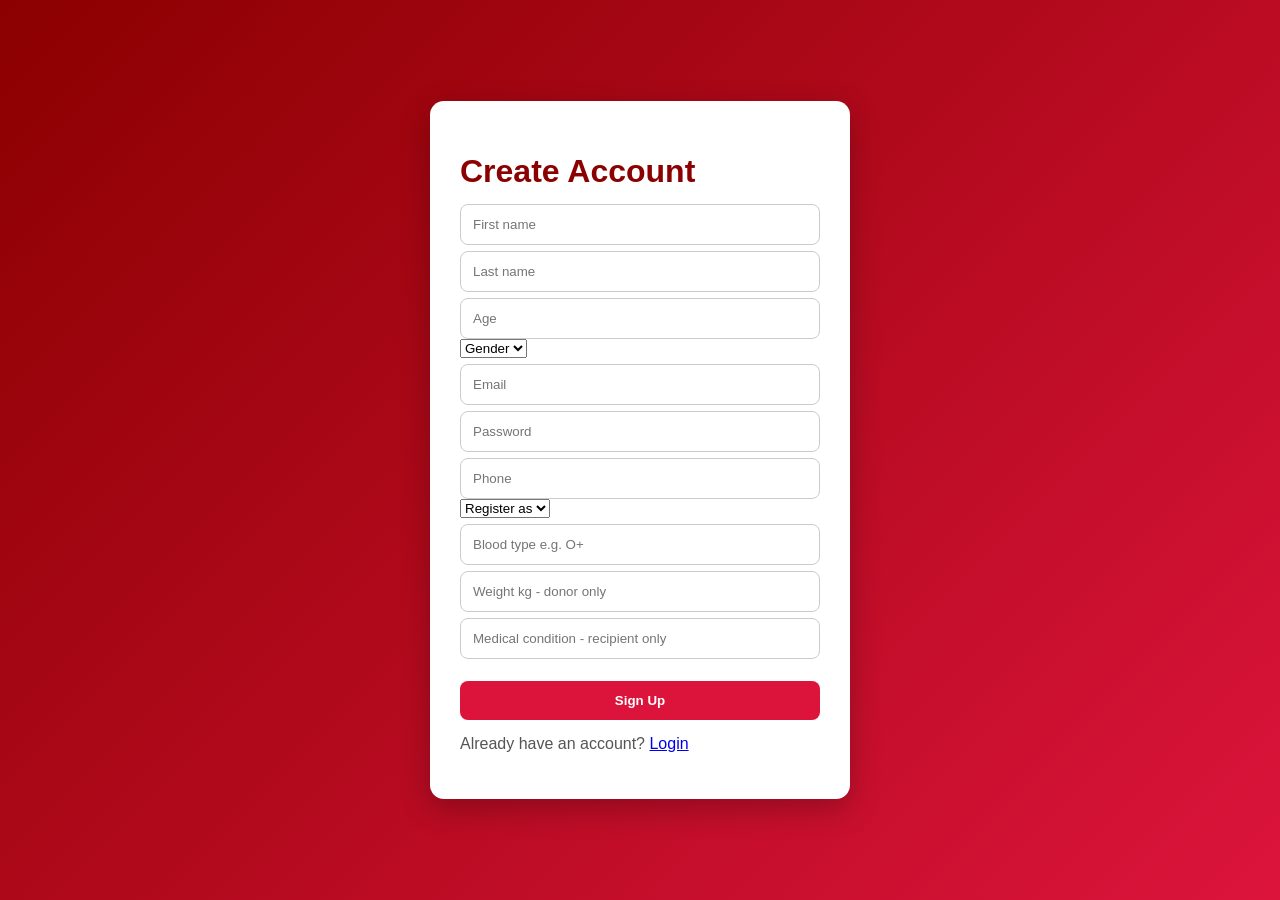
==== frontend/signup.html @ 948c458d "BBMS complete system (Admin, Staff, Donor, Recipient + Signup)" ====
<!DOCTYPE html>
<html lang="en">
<head>
    <meta charset="UTF-8">
    <title>BBMS Sign Up</title>
    <link rel="stylesheet" href="styles.css">
</head>
<body>

<div class="login-container">
    <div class="login-card">

        <h1>Create Account</h1>

        <form id="signupForm">
            <input type="text" id="signupFirstName" placeholder="First name" required>
            <input type="text" id="signupLastName" placeholder="Last name" required>
            <input type="number" id="signupAge" placeholder="Age" required>

            <select id="signupGender" required>
                <option value="">Gender</option>
                <option>Male</option>
                <option>Female</option>
                <option>Other</option>
            </select>

            <input type="email" id="signupEmail" placeholder="Email" required>
            <input type="password" id="signupPassword" placeholder="Password" required>
            <input type="text" id="signupPhone" placeholder="Phone" required>

            <select id="signupRole" required>
                <option value="">Register as</option>
                <option value="Donor">Donor</option>
                <option value="Recipient">Recipient</option>
            </select>

            <input type="text" id="signupBloodType" placeholder="Blood type e.g. O+" required>
            <input type="number" id="signupWeight" placeholder="Weight kg - donor only">
            <input type="text" id="signupCondition" placeholder="Medical condition - recipient only">

            <button type="submit">Sign Up</button>
        </form>

        <p style="margin-top:15px;">
            Already have an account?
            <a href="index.html">Login</a>
        </p>

    </div>
</div>

<script src="app.js"></script>
</body>
</html>
---- frontend/styles.css ----
* {
    box-sizing: border-box;
    font-family: Arial, sans-serif;
}

body {
    margin: 0;
    background: linear-gradient(135deg, #8b0000, #dc143c);
    min-height: 100vh;
}

.login-container {
    min-height: 100vh;
    display: flex;
    justify-content: center;
    align-items: center;
}

.login-card {
    width: 420px;
    background: white;
    padding: 30px;
    border-radius: 14px;
    box-shadow: 0 10px 30px rgba(0,0,0,0.25);
}

h1 {
    color: #8b0000;
    margin-bottom: 8px;
}

p {
    color: #555;
}

label {
    display: block;
    margin-top: 15px;
    font-weight: bold;
}

input {
    width: 100%;
    padding: 12px;
    margin-top: 6px;
    border: 1px solid #ccc;
    border-radius: 8px;
}

button {
    width: 100%;
    margin-top: 22px;
    padding: 12px;
    background: #dc143c;
    color: white;
    border: none;
    border-radius: 8px;
    cursor: pointer;
    font-weight: bold;
}

button:hover {
    background: #8b0000;
}

#message {
    margin-top: 15px;
    font-weight: bold;
}

.success {
    color: green;
}

.error {
    color: red;
}

.test-users {
    margin-top: 25px;
    padding: 15px;
    background: #fff5f5;
    border-radius: 8px;
    font-size: 14px;
}
.topbar {
    background: white;
    padding: 18px 30px;
    display: flex;
    justify-content: space-between;
    align-items: center;
}

.topbar h1 {
    margin: 0;
    color: #8b0000;
}

.topbar button {
    width: auto;
    padding: 10px 20px;
}

.dashboard {
    padding: 30px;
}

.card {
    background: white;
    padding: 22px;
    border-radius: 12px;
    margin-bottom: 25px;
    box-shadow: 0 5px 16px rgba(0,0,0,0.15);
}

.card h2 {
    color: #8b0000;
}

table {
    width: 100%;
    border-collapse: collapse;
    margin-top: 15px;
}

th {
    background: #8b0000;
    color: white;
}

th, td {
    padding: 10px;
    border-bottom: 1px solid #ddd;
    text-align: left;
}

.form-row {
    display: grid;
    grid-template-columns: 1fr 1fr 1fr auto;
    gap: 10px;
    margin-bottom: 20px;
}

.form-row button {
    margin-top: 6px;
}
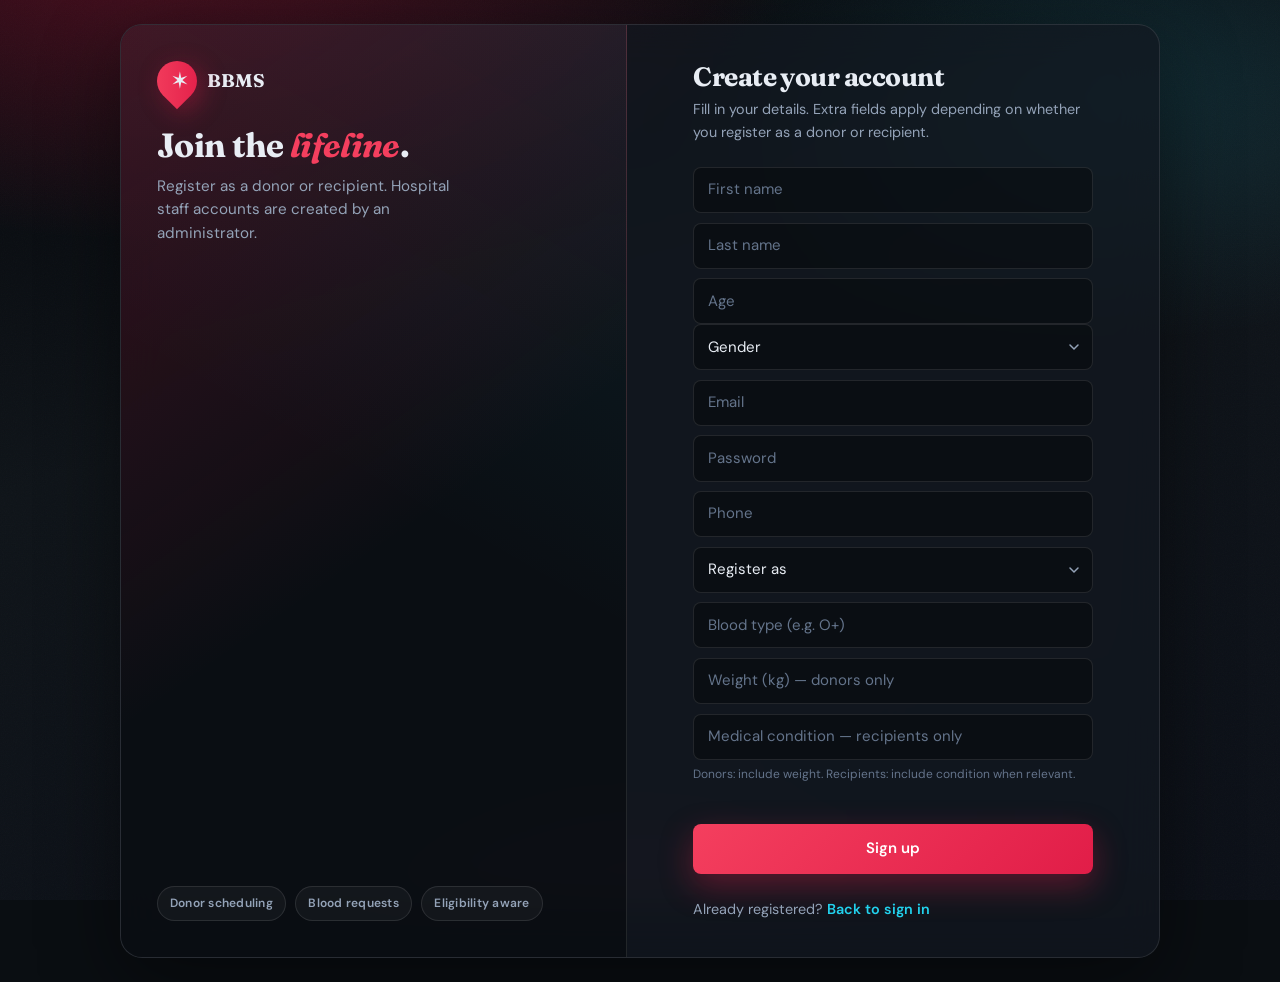
==== commit 94b960b4: "frontend" ====
--- a/frontend/signup.html
+++ b/frontend/signup.html
@@ -2,53 +2,73 @@
 <html lang="en">
 <head>
     <meta charset="UTF-8">
-    <title>BBMS Sign Up</title>
+    <meta name="viewport" content="width=device-width, initial-scale=1">
+    <meta name="theme-color" content="#0a0e12">
+    <title>Register — BBMS</title>
     <link rel="stylesheet" href="styles.css">
 </head>
-<body>
+<body class="page-auth">
 
-<div class="login-container">
-    <div class="login-card">
+<div class="auth-shell">
+    <aside class="auth-brand">
+        <div>
+            <div class="brand-mark">
+                <span class="drop" aria-hidden="true"><span>✶</span></span>
+                <span>BBMS</span>
+            </div>
+            <h2 class="brand-tagline">Join the <em>lifeline</em>.</h2>
+            <p class="brand-desc">Register as a donor or recipient. Hospital staff accounts are created by an administrator.</p>
+        </div>
+        <div class="auth-stats">
+            <span class="stat-pill">Donor scheduling</span>
+            <span class="stat-pill">Blood requests</span>
+            <span class="stat-pill">Eligibility aware</span>
+        </div>
+    </aside>
 
-        <h1>Create Account</h1>
+    <div class="auth-panel">
+        <div class="auth-card-inner">
+            <h1>Create your account</h1>
+            <p class="auth-sub">Fill in your details. Extra fields apply depending on whether you register as a donor or recipient.</p>
 
-        <form id="signupForm">
-            <input type="text" id="signupFirstName" placeholder="First name" required>
-            <input type="text" id="signupLastName" placeholder="Last name" required>
-            <input type="number" id="signupAge" placeholder="Age" required>
+            <form id="signupForm" class="signup-stack">
+                <input type="text" id="signupFirstName" placeholder="First name" required>
+                <input type="text" id="signupLastName" placeholder="Last name" required>
+                <input type="number" id="signupAge" placeholder="Age" required min="1" max="120">
 
-            <select id="signupGender" required>
-                <option value="">Gender</option>
-                <option>Male</option>
-                <option>Female</option>
-                <option>Other</option>
-            </select>
+                <select id="signupGender" required>
+                    <option value="">Gender</option>
+                    <option>Male</option>
+                    <option>Female</option>
+                    <option>Other</option>
+                </select>
 
-            <input type="email" id="signupEmail" placeholder="Email" required>
-            <input type="password" id="signupPassword" placeholder="Password" required>
-            <input type="text" id="signupPhone" placeholder="Phone" required>
+                <input type="email" id="signupEmail" placeholder="Email" autocomplete="email" required>
+                <input type="password" id="signupPassword" placeholder="Password" autocomplete="new-password" required>
+                <input type="text" id="signupPhone" placeholder="Phone" required>
 
-            <select id="signupRole" required>
-                <option value="">Register as</option>
-                <option value="Donor">Donor</option>
-                <option value="Recipient">Recipient</option>
-            </select>
+                <select id="signupRole" required>
+                    <option value="">Register as</option>
+                    <option value="Donor">Donor</option>
+                    <option value="Recipient">Recipient</option>
+                </select>
 
-            <input type="text" id="signupBloodType" placeholder="Blood type e.g. O+" required>
-            <input type="number" id="signupWeight" placeholder="Weight kg - donor only">
-            <input type="text" id="signupCondition" placeholder="Medical condition - recipient only">
+                <input type="text" id="signupBloodType" placeholder="Blood type (e.g. O+)" required>
+                <input type="number" id="signupWeight" placeholder="Weight (kg) — donors only" min="1">
+                <input type="text" id="signupCondition" placeholder="Medical condition — recipients only">
 
-            <button type="submit">Sign Up</button>
-        </form>
+                <p class="field-hint">Donors: include weight. Recipients: include condition when relevant.</p>
 
-        <p style="margin-top:15px;">
-            Already have an account?
-            <a href="index.html">Login</a>
-        </p>
+                <button type="submit" class="btn btn-primary">Sign up</button>
+            </form>
 
+            <p class="auth-footer">
+                Already registered? <a href="index.html">Back to sign in</a>
+            </p>
+        </div>
     </div>
 </div>
 
 <script src="app.js"></script>
 </body>
-</html>+</html>
--- a/frontend/styles.css
+++ b/frontend/styles.css
@@ -1,146 +1,777 @@
-* {
+/* BBMS — unified design system */
+
+@import url("https://fonts.googleapis.com/css2?family=DM+Sans:ital,opsz,wght@0,9..40,400;0,9..40,500;0,9..40,600;0,9..40,700;1,9..40,400&family=Fraunces:ital,opsz,wght@0,9..144,600;0,9..144,700;1,9..144,500&display=swap");
+
+:root {
+    --font-sans: "DM Sans", system-ui, sans-serif;
+    --font-display: "Fraunces", Georgia, serif;
+
+    --bg-deep: #0a0e12;
+    --bg-elevated: rgba(18, 24, 32, 0.72);
+    --surface: rgba(255, 255, 255, 0.04);
+    --surface-hover: rgba(255, 255, 255, 0.07);
+    --border: rgba(255, 255, 255, 0.1);
+    --border-strong: rgba(255, 255, 255, 0.16);
+
+    --text: #e8edf4;
+    --text-muted: #94a3b8;
+    --text-faint: #64748b;
+
+    --accent: #e11d48;
+    --accent-soft: rgba(225, 29, 72, 0.18);
+    --accent-glow: rgba(225, 29, 72, 0.35);
+    --accent-2: #f43f5e;
+    --trust: #22d3ee;
+    --success: #34d399;
+    --warning: #fbbf24;
+    --danger: #fb7185;
+
+    --radius-sm: 8px;
+    --radius-md: 14px;
+    --radius-lg: 22px;
+    --shadow-lg: 0 24px 80px rgba(0, 0, 0, 0.45);
+    --shadow-card: 0 8px 32px rgba(0, 0, 0, 0.28);
+
+    --header-h: 72px;
+    --max-content: 1280px;
+    --space-xs: 0.35rem;
+    --space-sm: 0.6rem;
+    --space-md: 1rem;
+    --space-lg: 1.5rem;
+    --space-xl: 2.25rem;
+
+    --role-tint: var(--accent);
+}
+
+*,
+*::before,
+*::after {
     box-sizing: border-box;
-    font-family: Arial, sans-serif;
+}
+
+html {
+    scroll-behavior: smooth;
 }
 
 body {
     margin: 0;
-    background: linear-gradient(135deg, #8b0000, #dc143c);
     min-height: 100vh;
-}
-
-.login-container {
-    min-height: 100vh;
-    display: flex;
-    justify-content: center;
-    align-items: center;
-}
-
-.login-card {
-    width: 420px;
-    background: white;
-    padding: 30px;
-    border-radius: 14px;
-    box-shadow: 0 10px 30px rgba(0,0,0,0.25);
-}
-
-h1 {
-    color: #8b0000;
-    margin-bottom: 8px;
+    font-family: var(--font-sans);
+    font-size: 15px;
+    line-height: 1.55;
+    color: var(--text);
+    background: var(--bg-deep);
+    -webkit-font-smoothing: antialiased;
+}
+
+/* Atmospheric background */
+body::before {
+    content: "";
+    position: fixed;
+    inset: 0;
+    z-index: -2;
+    background:
+        radial-gradient(1200px 600px at 12% -10%, rgba(225, 29, 72, 0.35), transparent 55%),
+        radial-gradient(900px 500px at 88% 10%, rgba(34, 211, 238, 0.12), transparent 50%),
+        radial-gradient(700px 480px at 50% 110%, rgba(244, 63, 94, 0.15), transparent 45%),
+        linear-gradient(165deg, #06080c 0%, #0f1419 40%, #0c1018 100%);
+}
+
+body::after {
+    content: "";
+    position: fixed;
+    inset: 0;
+    z-index: -1;
+    opacity: 0.4;
+    background-image: url("data:image/svg+xml,%3Csvg xmlns='http://www.w3.org/2000/svg' width='160' height='160' viewBox='0 0 160 160'%3E%3Cfilter id='n'%3E%3CfeTurbulence type='fractalNoise' baseFrequency='0.9' numOctaves='3' stitchTiles='stitch'/%3E%3C/filter%3E%3Crect width='100%25' height='100%25' filter='url(%23n)' opacity='0.06'/%3E%3C/svg%3E");
+    pointer-events: none;
+}
+
+a {
+    color: var(--trust);
+    text-decoration: none;
+    font-weight: 600;
+    transition: color 0.15s ease, opacity 0.15s ease;
+}
+
+a:hover {
+    color: #67e8f9;
+    text-decoration: underline;
+    text-underline-offset: 3px;
+}
+
+h1,
+h2,
+h3 {
+    font-family: var(--font-display);
+    font-weight: 700;
+    letter-spacing: -0.02em;
+    line-height: 1.2;
 }
 
 p {
-    color: #555;
+    color: var(--text-muted);
+    margin: 0 0 var(--space-md);
+}
+
+p:last-child {
+    margin-bottom: 0;
 }
 
 label {
     display: block;
-    margin-top: 15px;
-    font-weight: bold;
-}
-
-input {
+    margin-top: var(--space-md);
+    margin-bottom: var(--space-xs);
+    font-size: 0.8rem;
+    font-weight: 600;
+    letter-spacing: 0.04em;
+    text-transform: uppercase;
+    color: var(--text-faint);
+}
+
+label:first-of-type {
+    margin-top: 0;
+}
+
+input,
+select,
+textarea {
     width: 100%;
-    padding: 12px;
-    margin-top: 6px;
-    border: 1px solid #ccc;
-    border-radius: 8px;
-}
-
-button {
+    padding: 0.65rem 0.85rem;
+    font: inherit;
+    color: var(--text);
+    background: rgba(0, 0, 0, 0.35);
+    border: 1px solid var(--border);
+    border-radius: var(--radius-sm);
+    outline: none;
+    transition: border-color 0.15s ease, box-shadow 0.15s ease, background 0.15s ease;
+}
+
+input::placeholder,
+textarea::placeholder {
+    color: var(--text-faint);
+}
+
+input:hover,
+select:hover,
+textarea:hover {
+    border-color: var(--border-strong);
+}
+
+input:focus,
+select:focus,
+textarea:focus {
+    border-color: var(--accent);
+    box-shadow: 0 0 0 3px var(--accent-soft);
+    background: rgba(0, 0, 0, 0.45);
+}
+
+select {
+    cursor: pointer;
+    appearance: none;
+    background-image: url("data:image/svg+xml,%3Csvg xmlns='http://www.w3.org/2000/svg' width='16' height='16' fill='%2394a3b8' viewBox='0 0 16 16'%3E%3Cpath d='M4 6l4 4 4-4' stroke='%2394a3b8' stroke-width='1.5' fill='none' stroke-linecap='round'/%3E%3C/svg%3E");
+    background-repeat: no-repeat;
+    background-position: right 0.65rem center;
+    padding-right: 2rem;
+}
+
+option {
+    background: #141a22;
+    color: var(--text);
+}
+
+hr {
+    border: none;
+    height: 1px;
+    margin: var(--space-lg) 0;
+    background: linear-gradient(90deg, transparent, var(--border), transparent);
+}
+
+/* ---------- Auth (login / signup) ---------- */
+
+.page-auth {
+    min-height: 100vh;
+    display: flex;
+    align-items: stretch;
+    justify-content: center;
+    padding: var(--space-lg);
+}
+
+.auth-shell {
+    width: min(1040px, 100%);
+    display: grid;
+    grid-template-columns: 1fr 1.05fr;
+    gap: 0;
+    border-radius: var(--radius-lg);
+    overflow: hidden;
+    box-shadow: var(--shadow-lg);
+    border: 1px solid var(--border);
+    background: var(--bg-elevated);
+    backdrop-filter: blur(20px);
+}
+
+.auth-brand {
+    position: relative;
+    padding: var(--space-xl);
+    display: flex;
+    flex-direction: column;
+    justify-content: space-between;
+    background:
+        linear-gradient(145deg, rgba(225, 29, 72, 0.22) 0%, transparent 55%),
+        linear-gradient(210deg, rgba(34, 211, 238, 0.08) 0%, transparent 50%),
+        rgba(0, 0, 0, 0.35);
+    border-right: 1px solid var(--border);
+}
+
+.auth-brand::before {
+    content: "";
+    position: absolute;
+    top: -40%;
+    right: -30%;
+    width: 280px;
+    height: 280px;
+    border-radius: 50%;
+    background: radial-gradient(circle, var(--accent-glow), transparent 70%);
+    pointer-events: none;
+}
+
+.brand-mark {
+    display: inline-flex;
+    align-items: center;
+    gap: var(--space-sm);
+    font-family: var(--font-display);
+    font-weight: 700;
+    font-size: 1.15rem;
+    color: var(--text);
+}
+
+.brand-mark .drop {
+    width: 40px;
+    height: 40px;
+    border-radius: 50% 50% 50% 0;
+    transform: rotate(-45deg);
+    background: linear-gradient(135deg, var(--accent-2), var(--accent));
+    box-shadow: 0 8px 24px var(--accent-glow);
+}
+
+.brand-mark .drop span {
+    display: block;
     width: 100%;
-    margin-top: 22px;
-    padding: 12px;
-    background: #dc143c;
-    color: white;
+    height: 100%;
+    transform: rotate(45deg) translate(2px, 2px);
+    font-size: 1.1rem;
+    line-height: 36px;
+    text-align: center;
+}
+
+.brand-tagline {
+    font-size: clamp(1.5rem, 3.5vw, 2.1rem);
+    margin: var(--space-lg) 0 var(--space-sm);
+    color: var(--text);
+}
+
+.brand-tagline em {
+    font-style: italic;
+    color: var(--accent-2);
+}
+
+.brand-desc {
+    font-size: 0.95rem;
+    max-width: 32ch;
+}
+
+.auth-stats {
+    display: flex;
+    flex-wrap: wrap;
+    gap: var(--space-sm);
+    margin-top: var(--space-xl);
+}
+
+.stat-pill {
+    padding: 0.45rem 0.75rem;
+    border-radius: 999px;
+    font-size: 0.75rem;
+    font-weight: 600;
+    letter-spacing: 0.02em;
+    background: var(--surface);
+    border: 1px solid var(--border);
+    color: var(--text-muted);
+}
+
+.auth-panel {
+    padding: var(--space-xl);
+    display: flex;
+    flex-direction: column;
+    justify-content: center;
+}
+
+.auth-card-inner {
+    max-width: 400px;
+    margin: 0 auto;
+    width: 100%;
+}
+
+.auth-card-inner h1 {
+    font-size: clamp(1.35rem, 2.5vw, 1.65rem);
+    margin: 0 0 var(--space-xs);
+    color: var(--text);
+}
+
+.auth-sub {
+    font-size: 0.9rem;
+    margin-bottom: var(--space-lg);
+    color: var(--text-muted);
+}
+
+.auth-footer {
+    margin-top: var(--space-lg);
+    font-size: 0.9rem;
+    color: var(--text-muted);
+}
+
+.btn {
+    display: inline-flex;
+    align-items: center;
+    justify-content: center;
+    gap: var(--space-xs);
+    padding: 0.7rem 1.15rem;
+    font: inherit;
+    font-weight: 600;
+    border-radius: var(--radius-sm);
+    border: 1px solid transparent;
+    cursor: pointer;
+    transition: transform 0.12s ease, box-shadow 0.15s ease, background 0.15s ease, border-color 0.15s ease;
+}
+
+.btn:focus-visible {
+    outline: 2px solid var(--trust);
+    outline-offset: 2px;
+}
+
+.btn-primary {
+    width: 100%;
+    margin-top: var(--space-lg);
+    padding: 0.85rem 1.25rem;
+    color: #fff;
+    background: linear-gradient(135deg, var(--accent-2), var(--accent));
     border: none;
-    border-radius: 8px;
-    cursor: pointer;
-    font-weight: bold;
-}
-
-button:hover {
-    background: #8b0000;
+    box-shadow: 0 12px 32px var(--accent-glow);
+}
+
+.btn-primary:hover {
+    filter: brightness(1.06);
+    box-shadow: 0 14px 40px var(--accent-glow);
+}
+
+.btn-ghost {
+    background: transparent;
+    color: var(--text-muted);
+    border-color: var(--border);
+}
+
+.btn-ghost:hover {
+    color: var(--text);
+    background: var(--surface);
+    border-color: var(--border-strong);
+}
+
+.btn-sm {
+    padding: 0.4rem 0.7rem;
+    font-size: 0.8rem;
+}
+
+.btn-secondary {
+    background: var(--surface);
+    color: var(--text);
+    border-color: var(--border);
+}
+
+.btn-secondary:hover {
+    background: var(--surface-hover);
+    border-color: var(--border-strong);
+}
+
+.btn-danger {
+    background: rgba(251, 113, 133, 0.12);
+    color: var(--danger);
+    border-color: rgba(251, 113, 133, 0.35);
+}
+
+.btn-danger:hover {
+    background: rgba(251, 113, 133, 0.2);
 }
 
 #message {
-    margin-top: 15px;
-    font-weight: bold;
+    margin-top: var(--space-md);
+    min-height: 1.25rem;
+    font-size: 0.9rem;
+    font-weight: 600;
+}
+
+#message:not(:empty) {
+    padding: var(--space-sm) var(--space-md);
+    border-radius: var(--radius-sm);
+    background: rgba(0, 0, 0, 0.35);
+    border: 1px solid var(--border);
 }
 
 .success {
-    color: green;
+    color: var(--success) !important;
+    border-color: rgba(52, 211, 153, 0.35) !important;
 }
 
 .error {
-    color: red;
-}
-
-.test-users {
-    margin-top: 25px;
-    padding: 15px;
-    background: #fff5f5;
-    border-radius: 8px;
-    font-size: 14px;
-}
+    color: var(--danger) !important;
+    border-color: rgba(251, 113, 133, 0.35) !important;
+}
+
+/* Signup: stack fields */
+.signup-stack input,
+.signup-stack select {
+    margin-top: var(--space-sm);
+}
+
+.signup-stack input:first-of-type,
+.signup-stack select:first-of-type {
+    margin-top: 0;
+}
+
+.signup-stack select {
+    margin-top: var(--space-sm);
+}
+
+.field-hint {
+    font-size: 0.75rem;
+    color: var(--text-faint);
+    margin-top: var(--space-xs);
+}
+
+/* ---------- App shell (dashboards) ---------- */
+
+body.page-app {
+    padding-top: var(--header-h);
+}
+
 .topbar {
-    background: white;
-    padding: 18px 30px;
-    display: flex;
+    position: fixed;
+    top: 0;
+    left: 0;
+    right: 0;
+    z-index: 100;
+    height: var(--header-h);
+    padding: 0 var(--space-lg);
+    background: rgba(10, 14, 18, 0.85);
+    backdrop-filter: blur(16px);
+    border-bottom: 1px solid var(--border);
+    box-sizing: border-box;
+}
+
+.app-header-inner {
+    height: 100%;
+    width: 100%;
+    max-width: var(--max-content);
+    margin: 0 auto;
+    display: flex;
+    align-items: center;
     justify-content: space-between;
+    gap: var(--space-md);
+}
+
+.header-logo {
+    flex-shrink: 0;
+    width: 36px;
+    height: 36px;
+    border-radius: 50% 50% 50% 0;
+    transform: rotate(-45deg);
+    background: linear-gradient(135deg, var(--accent-2), var(--accent));
+    box-shadow: 0 4px 18px var(--accent-glow);
+}
+
+.app-title-block {
+    display: flex;
     align-items: center;
-}
-
-.topbar h1 {
+    gap: var(--space-md);
+    min-width: 0;
+}
+
+.app-title-block h1 {
     margin: 0;
-    color: #8b0000;
-}
-
-.topbar button {
-    width: auto;
-    padding: 10px 20px;
-}
-
-.dashboard {
-    padding: 30px;
+    font-size: clamp(1rem, 2vw, 1.2rem);
+    white-space: nowrap;
+    overflow: hidden;
+    text-overflow: ellipsis;
+}
+
+.role-badge {
+    flex-shrink: 0;
+    font-size: 0.65rem;
+    font-weight: 700;
+    letter-spacing: 0.12em;
+    text-transform: uppercase;
+    padding: 0.35rem 0.55rem;
+    border-radius: 6px;
+    color: var(--role-tint);
+    background: color-mix(in srgb, var(--role-tint) 18%, transparent);
+    border: 1px solid color-mix(in srgb, var(--role-tint) 40%, transparent);
+}
+
+body.role-admin {
+    --role-tint: #a78bfa;
+}
+
+body.role-staff {
+    --role-tint: #22d3ee;
+}
+
+body.role-donor {
+    --role-tint: #fb7185;
+}
+
+body.role-recipient {
+    --role-tint: #38bdf8;
+}
+
+.app-header-actions {
+    display: flex;
+    align-items: center;
+    gap: var(--space-sm);
+}
+
+.app-main {
+    max-width: var(--max-content);
+    margin: 0 auto;
+    padding: var(--space-lg);
+    padding-bottom: var(--space-xl);
+}
+
+.layout-grid {
+    display: grid;
+    gap: var(--space-lg);
+}
+
+@media (min-width: 900px) {
+    .layout-grid.cols-2 {
+        grid-template-columns: repeat(2, 1fr);
+    }
+
+    .layout-grid .span-2 {
+        grid-column: span 2;
+    }
 }
 
 .card {
-    background: white;
-    padding: 22px;
-    border-radius: 12px;
-    margin-bottom: 25px;
-    box-shadow: 0 5px 16px rgba(0,0,0,0.15);
+    background: var(--bg-elevated);
+    backdrop-filter: blur(12px);
+    border: 1px solid var(--border);
+    border-radius: var(--radius-md);
+    padding: var(--space-lg);
+    box-shadow: var(--shadow-card);
+    transition: border-color 0.2s ease;
+}
+
+.card:hover {
+    border-color: var(--border-strong);
 }
 
 .card h2 {
-    color: #8b0000;
-}
-
-table {
+    margin: 0 0 var(--space-md);
+    font-size: 1.05rem;
+    color: var(--text);
+    display: flex;
+    align-items: center;
+    gap: var(--space-sm);
+}
+
+.card h2::before {
+    content: "";
+    width: 4px;
+    height: 1.1em;
+    border-radius: 2px;
+    background: linear-gradient(180deg, var(--role-tint), var(--accent));
+}
+
+.card > p {
+    margin-top: 0;
+}
+
+/* Tables */
+.table-scroll {
+    overflow-x: auto;
+    margin-top: var(--space-md);
+    border-radius: var(--radius-sm);
+    border: 1px solid var(--border);
+}
+
+table.data-table {
     width: 100%;
     border-collapse: collapse;
-    margin-top: 15px;
-}
-
-th {
-    background: #8b0000;
-    color: white;
-}
-
-th, td {
-    padding: 10px;
-    border-bottom: 1px solid #ddd;
+    font-size: 0.88rem;
+}
+
+table.data-table th,
+table.data-table td {
+    padding: 0.65rem 0.75rem;
     text-align: left;
-}
-
+    border-bottom: 1px solid var(--border);
+}
+
+table.data-table th {
+    background: rgba(0, 0, 0, 0.45);
+    color: var(--text-muted);
+    font-size: 0.72rem;
+    font-weight: 700;
+    letter-spacing: 0.06em;
+    text-transform: uppercase;
+    white-space: nowrap;
+}
+
+table.data-table tr:last-child td {
+    border-bottom: none;
+}
+
+table.data-table tbody tr {
+    transition: background 0.12s ease;
+}
+
+table.data-table tbody tr:hover {
+    background: var(--surface);
+}
+
+table.data-table td .btn + .btn {
+    margin-left: var(--space-xs);
+}
+
+/* Key-value profile tables inside JS */
+table.summary-table {
+    width: 100%;
+    border-collapse: collapse;
+    font-size: 0.9rem;
+}
+
+table.summary-table th {
+    width: 38%;
+    text-align: left;
+    padding: 0.55rem 0.75rem 0.55rem 0;
+    color: var(--text-faint);
+    font-weight: 600;
+    font-size: 0.75rem;
+    text-transform: uppercase;
+    letter-spacing: 0.05em;
+    border-bottom: 1px solid var(--border);
+    vertical-align: top;
+}
+
+table.summary-table td {
+    padding: 0.55rem 0;
+    border-bottom: 1px solid var(--border);
+    color: var(--text);
+}
+
+table.summary-table tr:last-child th,
+table.summary-table tr:last-child td {
+    border-bottom: none;
+}
+
+.status-pill {
+    display: inline-block;
+    padding: 0.2rem 0.5rem;
+    border-radius: 999px;
+    font-size: 0.72rem;
+    font-weight: 700;
+    text-transform: uppercase;
+    letter-spacing: 0.04em;
+    background: var(--surface);
+    border: 1px solid var(--border);
+}
+
+.toolbar {
+    display: flex;
+    flex-wrap: wrap;
+    gap: var(--space-sm);
+    align-items: flex-end;
+    margin-bottom: var(--space-md);
+}
+
+.toolbar input,
+.toolbar select {
+    flex: 1 1 160px;
+    max-width: 280px;
+}
+
+.toolbar .btn {
+    flex: 0 0 auto;
+}
+
+/* Form rows (dashboards) */
 .form-row {
-    display: grid;
-    grid-template-columns: 1fr 1fr 1fr auto;
-    gap: 10px;
-    margin-bottom: 20px;
-}
-
+    display: flex;
+    flex-wrap: wrap;
+    gap: var(--space-sm) var(--space-md);
+    align-items: flex-end;
+    margin-bottom: var(--space-md);
+}
+
+.form-row input,
+.form-row select,
 .form-row button {
-    margin-top: 6px;
-}+    flex: 1 1 160px;
+    min-width: 140px;
+    margin-top: 0;
+}
+
+.form-row button[type="submit"] {
+    flex: 0 1 auto;
+    min-width: 120px;
+}
+
+.form-row .btn-primary {
+    width: auto;
+    margin-top: 0;
+}
+
+.inline-note {
+    font-size: 0.8rem;
+    color: var(--text-faint);
+    margin-top: var(--space-sm);
+}
+
+.muted {
+    color: var(--text-faint);
+    font-style: italic;
+    font-size: 0.88rem;
+}
+
+/* Responsive auth */
+@media (max-width: 860px) {
+    .auth-shell {
+        grid-template-columns: 1fr;
+    }
+
+    .auth-brand {
+        border-right: none;
+        border-bottom: 1px solid var(--border);
+        padding: var(--space-lg);
+    }
+
+    .brand-tagline {
+        margin-top: var(--space-md);
+    }
+
+    .auth-stats {
+        margin-top: var(--space-md);
+    }
+
+    .auth-panel {
+        padding: var(--space-lg);
+    }
+}
+
+@media (max-width: 520px) {
+    .topbar {
+        padding: 0 var(--space-md);
+    }
+
+    .role-badge {
+        display: none;
+    }
+}
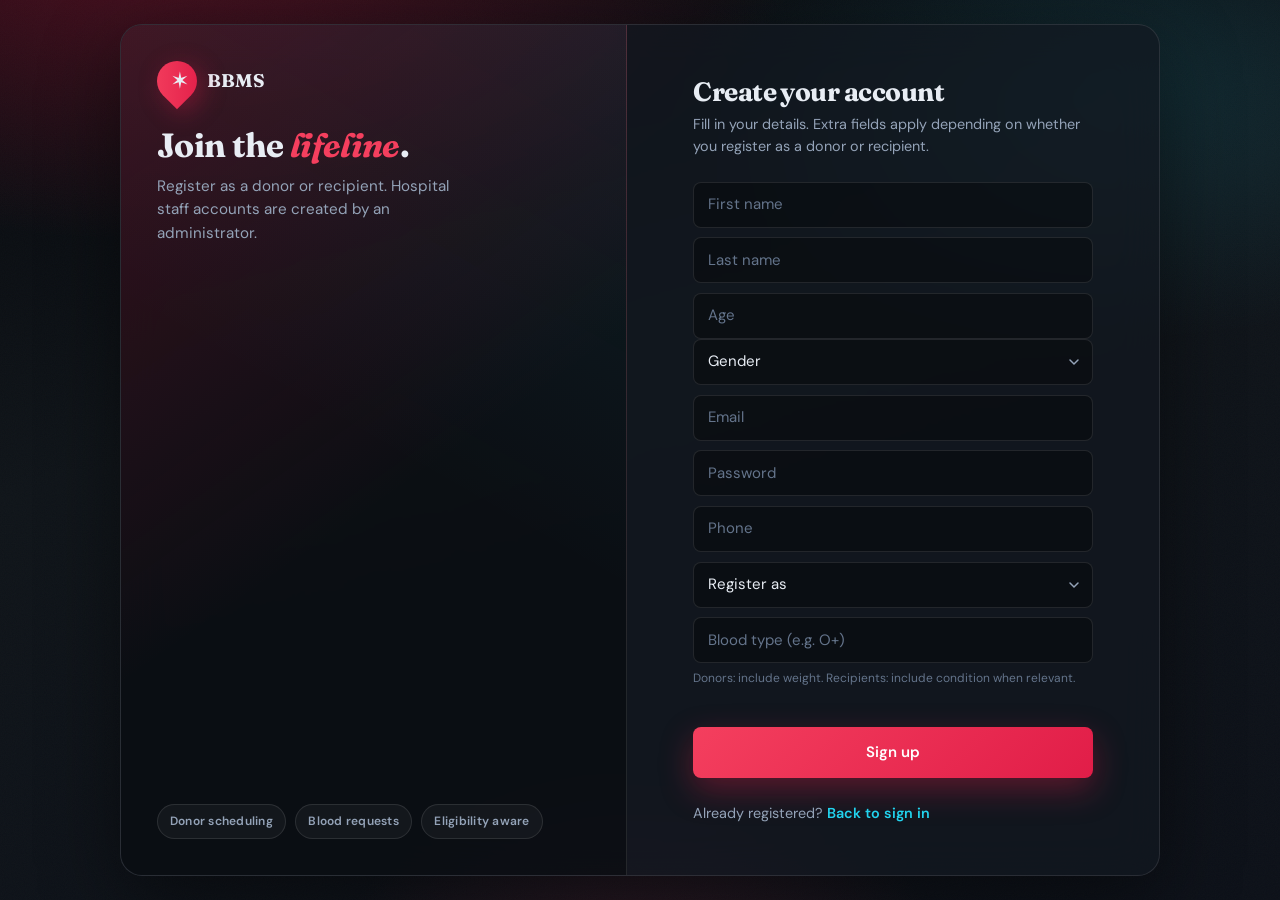
==== commit 7cbddfb8: "Improve signup role-specific fields" ====
--- a/frontend/signup.html
+++ b/frontend/signup.html
@@ -54,8 +54,13 @@
                 </select>
 
                 <input type="text" id="signupBloodType" placeholder="Blood type (e.g. O+)" required>
-                <input type="number" id="signupWeight" placeholder="Weight (kg) — donors only" min="1">
-                <input type="text" id="signupCondition" placeholder="Medical condition — recipients only">
+                <div id="donorFields" style="display:none;">
+    <input type="number" id="signupWeight" placeholder="Weight (kg)" min="1">
+</div>
+
+<div id="recipientFields" style="display:none;">
+    <input type="text" id="signupCondition" placeholder="Medical condition">
+</div>
 
                 <p class="field-hint">Donors: include weight. Recipients: include condition when relevant.</p>
 
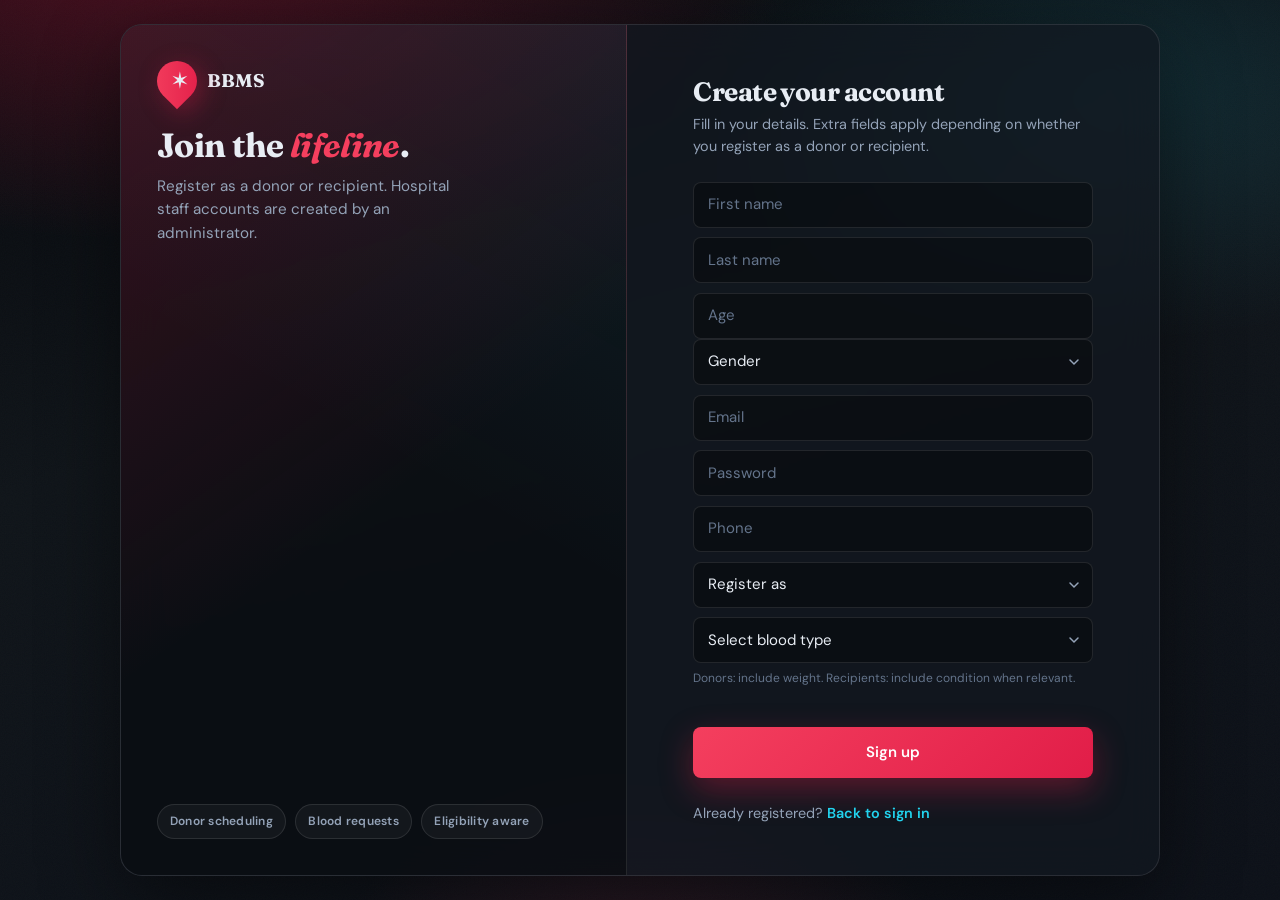
==== commit a54bae37: "Improve signup role-specific fields" ====
--- a/frontend/signup.html
+++ b/frontend/signup.html
@@ -52,8 +52,17 @@
                     <option value="Donor">Donor</option>
                     <option value="Recipient">Recipient</option>
                 </select>
-
-                <input type="text" id="signupBloodType" placeholder="Blood type (e.g. O+)" required>
+<select id="signupBloodType" required>
+    <option value="">Select blood type</option>
+    <option value="A+">A+</option>
+    <option value="A-">A-</option>
+    <option value="B+">B+</option>
+    <option value="B-">B-</option>
+    <option value="AB+">AB+</option>
+    <option value="AB-">AB-</option>
+    <option value="O+">O+</option>
+    <option value="O-">O-</option>
+</select>
                 <div id="donorFields" style="display:none;">
     <input type="number" id="signupWeight" placeholder="Weight (kg)" min="1">
 </div>
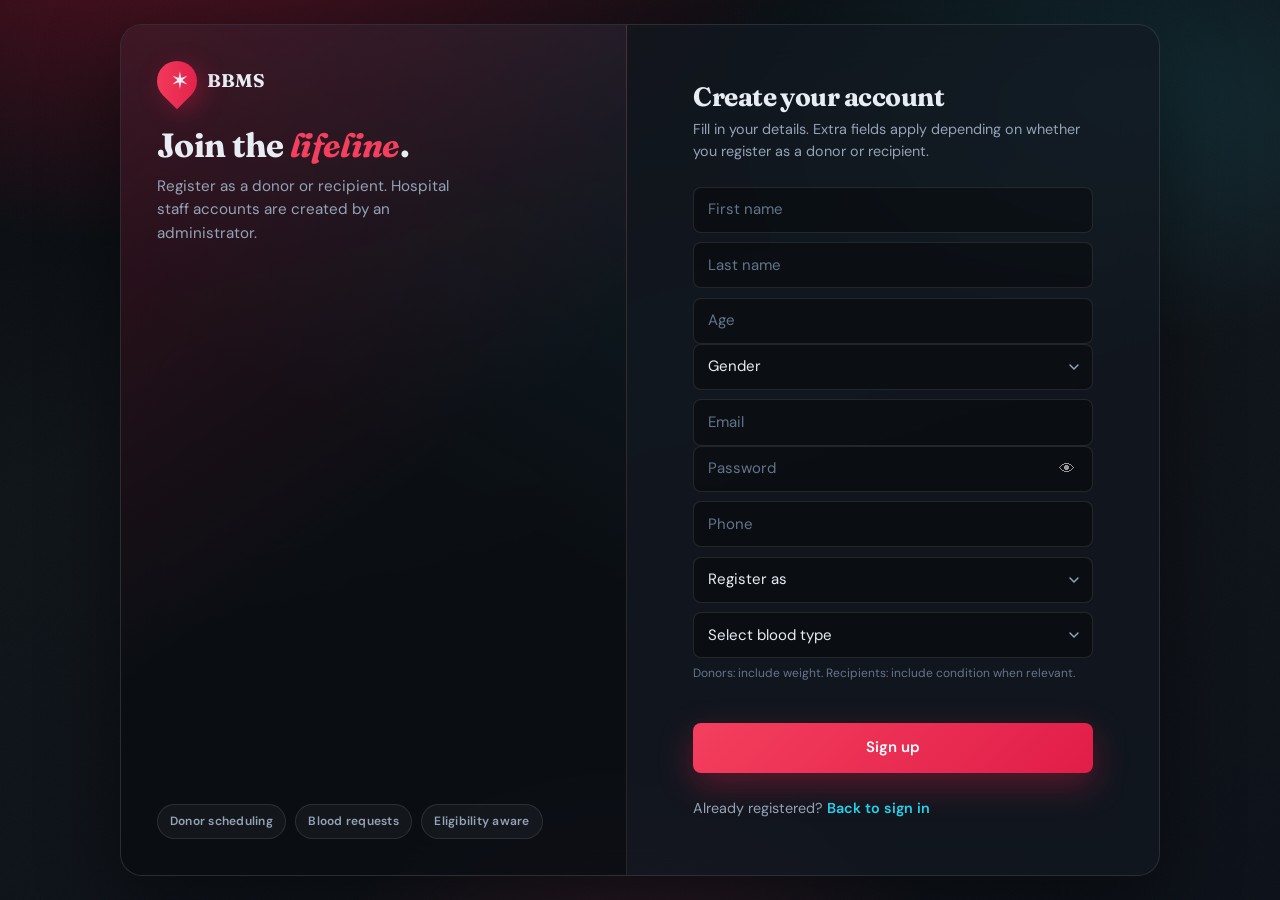
==== commit 7e2fe547: "Add password visibility and signup validation UI" ====
--- a/frontend/signup.html
+++ b/frontend/signup.html
@@ -44,7 +44,16 @@
                 </select>
 
                 <input type="email" id="signupEmail" placeholder="Email" autocomplete="email" required>
-                <input type="password" id="signupPassword" placeholder="Password" autocomplete="new-password" required>
+                <div class="password-wrapper">
+    <input type="password" id="signupPassword"
+           placeholder="Password"
+           autocomplete="new-password"
+           required minlength="8">
+
+    <button type="button" id="toggleSignupPassword" class="toggle-password">
+        👁
+    </button>
+</div>
                 <input type="text" id="signupPhone" placeholder="Phone" required>
 
                 <select id="signupRole" required>
@@ -64,7 +73,7 @@
     <option value="O-">O-</option>
 </select>
                 <div id="donorFields" style="display:none;">
-    <input type="number" id="signupWeight" placeholder="Weight (kg)" min="1">
+    <input type="number" id="signupWeight" placeholder="Weight (kg)" min="45">
 </div>
 
 <div id="recipientFields" style="display:none;">
--- a/frontend/styles.css
+++ b/frontend/styles.css
@@ -775,3 +775,31 @@
         display: none;
     }
 }
+/* existing styles above */
+
+
+/* =========================================
+   PASSWORD VISIBILITY
+========================================= */
+
+.password-wrapper {
+    position: relative;
+    width: 100%;
+}
+
+.password-wrapper input {
+    width: 100%;
+    padding-right: 48px;
+}
+
+.toggle-password {
+    position: absolute;
+    right: 12px;
+    top: 50%;
+    transform: translateY(-50%);
+    background: transparent;
+    border: none;
+    cursor: pointer;
+    font-size: 16px;
+    color: #999;
+}
